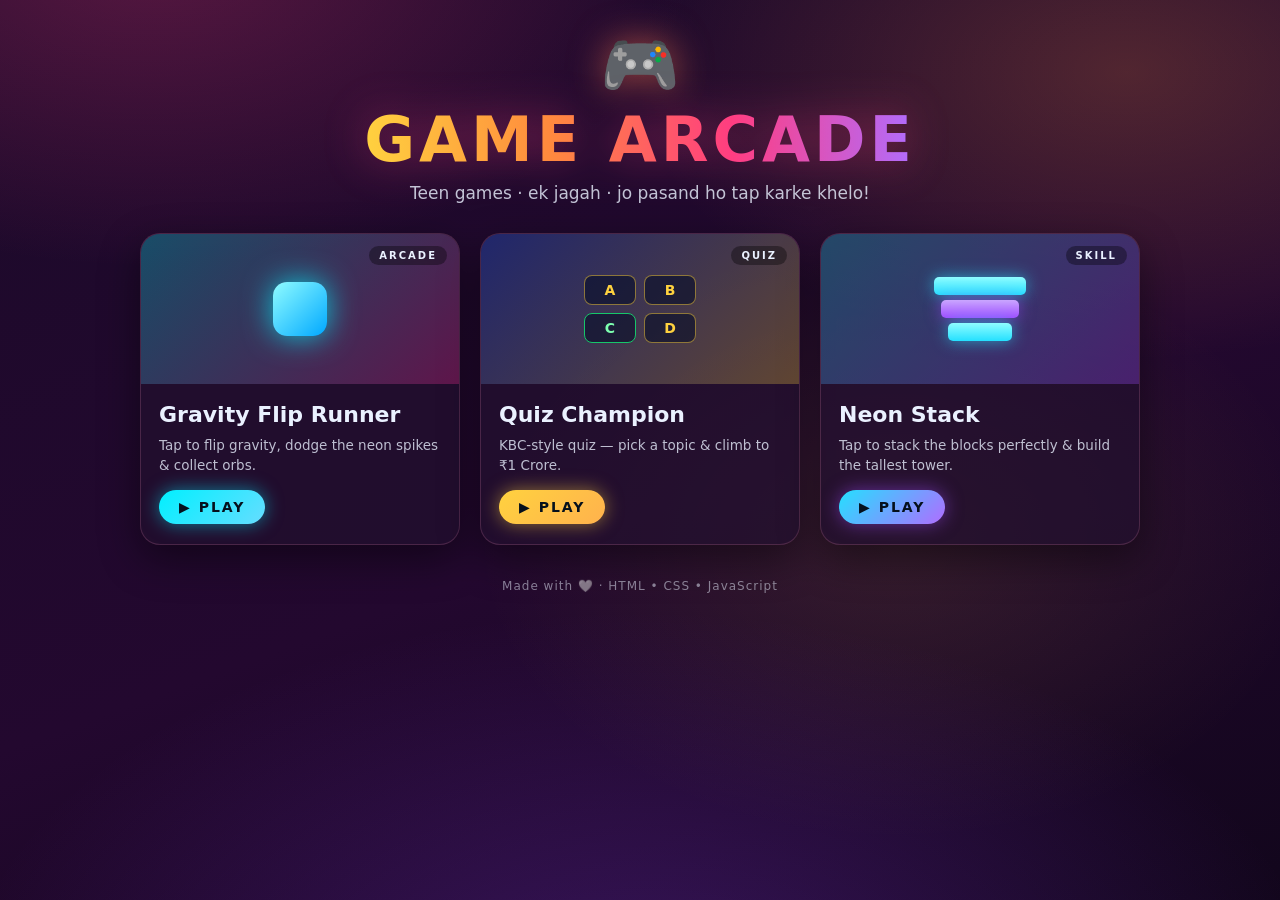
==== index.html @ 06c23125 "Add files via upload" ====
<!DOCTYPE html>
<html lang="en">
<head>
  <meta charset="UTF-8" />
  <meta name="viewport" content="width=device-width, initial-scale=1.0, viewport-fit=cover" />
  <title>Game Arcade — Play My Games</title>
  <meta name="description" content="A mini arcade — three browser games in one place. Tap any game to play instantly." />
  <link rel="stylesheet" href="style.css" />
</head>
<body>
  <div class="bg"></div>

  <header class="hero">
    <div class="logo">🎮</div>
    <h1 class="title">GAME <span>ARCADE</span></h1>
    <p class="subtitle">Teen games · ek jagah · jo pasand ho tap karke khelo!</p>
  </header>

  <main class="grid">

    <!-- Gravity Flip -->
    <a class="card run" href="gravity-flip/index.html">
      <div class="thumb">
        <div class="orb"></div>
        <span class="badge">ARCADE</span>
      </div>
      <div class="body">
        <h2>Gravity Flip Runner</h2>
        <p>Tap to flip gravity, dodge the neon spikes &amp; collect orbs.</p>
        <span class="play">▶ PLAY</span>
      </div>
    </a>

    <!-- Quiz Champion -->
    <a class="card quiz" href="quiz-champion/index.html">
      <div class="thumb">
        <div class="opts"><i>A</i><i>B</i><i>C</i><i>D</i></div>
        <span class="badge">QUIZ</span>
      </div>
      <div class="body">
        <h2>Quiz Champion</h2>
        <p>KBC-style quiz — pick a topic &amp; climb to ₹1 Crore.</p>
        <span class="play">▶ PLAY</span>
      </div>
    </a>

    <!-- Neon Stack -->
    <a class="card stack" href="neon-stack/index.html">
      <div class="thumb">
        <div class="bars"><b></b><b></b><b></b></div>
        <span class="badge">SKILL</span>
      </div>
      <div class="body">
        <h2>Neon Stack</h2>
        <p>Tap to stack the blocks perfectly &amp; build the tallest tower.</p>
        <span class="play">▶ PLAY</span>
      </div>
    </a>

  </main>

  <footer class="foot">Made with 🤍 · HTML • CSS • JavaScript</footer>
</body>
</html>
---- style.css ----
/* ===== Game Arcade — hub page ===== */
:root {
  --text: #eaf1ff;
  --run1: #00f0ff;  --run2: #ff2e97;     /* Gravity Flip */
  --quiz1: #ffd23f; --quiz2: #1e63ff;    /* Quiz Champion */
  --stk1: #24e0ff;  --stk2: #a24bff;     /* Neon Stack */
}
* { margin: 0; padding: 0; box-sizing: border-box; -webkit-tap-highlight-color: transparent; }

html, body { min-height: 100%; }
body {
  font-family: "Segoe UI", "Trebuchet MS", system-ui, sans-serif;
  color: var(--text);
  background: #17091f;
  min-height: 100dvh;
  padding: 28px 18px 40px;
  display: flex;
  flex-direction: column;
  align-items: center;
  overflow-x: hidden;
}

/* animated background — warm "sunset glow" */
.bg {
  position: fixed; inset: 0; z-index: -1;
  background:
    radial-gradient(900px 520px at 12% -5%, rgba(255,61,129,.26), transparent 60%),
    radial-gradient(820px 480px at 88% 8%, rgba(255,140,60,.22), transparent 60%),
    radial-gradient(1100px 640px at 50% 112%, rgba(150,60,255,.26), transparent 62%),
    radial-gradient(700px 500px at 70% 60%, rgba(255,210,63,.10), transparent 60%),
    linear-gradient(160deg, #1c0a2a, #23082f 55%, #12061c);
  animation: drift 16s ease-in-out infinite alternate;
}
@keyframes drift { to { filter: hue-rotate(-22deg) saturate(1.1); } }

/* hero */
.hero { text-align: center; margin-bottom: 30px; }
.logo { font-size: clamp(40px, 11vw, 64px); filter: drop-shadow(0 0 18px rgba(255,120,80,.6)); animation: bob 2.6s ease-in-out infinite; }
@keyframes bob { 50% { transform: translateY(-8px); } }
.title {
  font-size: clamp(34px, 9vw, 62px); font-weight: 900; letter-spacing: 4px; line-height: 1;
  margin-top: 6px;
  background: linear-gradient(90deg, #ffd23f, #ff8a3d, #ff3d81, #b06dff);
  -webkit-background-clip: text; background-clip: text; color: transparent;
  filter: drop-shadow(0 0 22px rgba(255,61,129,.45));
}
.title span { color: transparent; }
.subtitle { margin-top: 12px; font-size: clamp(13px, 3vw, 17px); opacity: .8; }

/* grid */
.grid {
  width: min(1000px, 100%);
  display: grid;
  grid-template-columns: repeat(auto-fit, minmax(260px, 1fr));
  gap: 20px;
}

/* card */
.card {
  display: flex; flex-direction: column;
  border-radius: 20px; overflow: hidden; text-decoration: none; color: var(--text);
  background: rgba(34, 16, 46, 0.72);
  border: 1px solid rgba(255,150,190,.18);
  box-shadow: 0 14px 40px rgba(0,0,0,.45);
  transition: transform .18s ease, box-shadow .18s ease, border-color .18s ease;
}
.card:hover, .card:active {
  transform: translateY(-6px);
  border-color: rgba(255,255,255,.4);
}

/* thumbnail (themed) */
.thumb {
  position: relative; height: 150px;
  display: grid; place-items: center;
  overflow: hidden;
}
.badge {
  position: absolute; top: 12px; right: 12px;
  font-size: 10px; font-weight: 800; letter-spacing: 2px;
  padding: 4px 10px; border-radius: 999px;
  background: rgba(0,0,0,.35); backdrop-filter: blur(4px);
}

/* --- Gravity Flip thumb --- */
.run .thumb { background: linear-gradient(135deg, rgba(0,240,255,.28), rgba(255,46,151,.28)); }
.run:hover { box-shadow: 0 18px 46px rgba(0,0,0,.5), 0 0 30px rgba(0,240,255,.3); }
.orb {
  width: 54px; height: 54px; border-radius: 14px;
  background: linear-gradient(135deg, #8ffcff, #00a8ff);
  box-shadow: 0 0 30px rgba(0,240,255,.8);
  animation: hop 1.4s ease-in-out infinite;
}
@keyframes hop { 0%,100%{ transform: translateY(0);} 50%{ transform: translateY(-22px) rotate(8deg);} }

/* --- Quiz thumb --- */
.quiz .thumb { background: linear-gradient(135deg, rgba(30,99,255,.30), rgba(255,210,63,.28)); }
.quiz:hover { box-shadow: 0 18px 46px rgba(0,0,0,.5), 0 0 30px rgba(255,210,63,.3); }
.opts { display: grid; grid-template-columns: 1fr 1fr; gap: 8px; }
.opts i {
  width: 52px; height: 30px; border-radius: 8px; font-style: normal;
  display: grid; place-items: center; font-weight: 900; font-size: 14px;
  background: rgba(8,14,40,.6); border: 1px solid rgba(255,210,63,.5); color: var(--quiz1);
}
.opts i:nth-child(3) { border-color: #16c76a; color: #7dffb0; }  /* the "correct" one glows green */

/* --- Neon Stack thumb --- */
.stack .thumb { background: linear-gradient(135deg, rgba(36,224,255,.28), rgba(162,75,255,.30)); }
.stack:hover { box-shadow: 0 18px 46px rgba(0,0,0,.5), 0 0 30px rgba(162,75,255,.35); }
.bars { display: flex; flex-direction: column; align-items: center; gap: 5px; }
.bars b {
  height: 18px; border-radius: 5px;
  background: linear-gradient(180deg, #8ffcff, #24e0ff);
  box-shadow: 0 0 16px rgba(36,224,255,.6);
  animation: slide 2s ease-in-out infinite;
}
.bars b:nth-child(1) { width: 92px; }
.bars b:nth-child(2) { width: 78px; background: linear-gradient(180deg,#c9a6ff,#a24bff); box-shadow:0 0 16px rgba(162,75,255,.6); animation-delay:.2s; }
.bars b:nth-child(3) { width: 64px; animation-delay:.4s; }
@keyframes slide { 0%,100%{ transform: translateX(0);} 50%{ transform: translateX(10px);} }

/* card body */
.body { padding: 18px 18px 20px; display: flex; flex-direction: column; gap: 8px; flex: 1; }
.body h2 { font-size: clamp(18px, 4vw, 22px); font-weight: 800; }
.body p { font-size: 13.5px; line-height: 1.5; opacity: .78; flex: 1; }
.play {
  margin-top: 6px; align-self: flex-start;
  font-weight: 800; letter-spacing: 2px; font-size: 14px;
  padding: 9px 20px; border-radius: 999px;
  color: #05101c;
}
.run .play  { background: linear-gradient(135deg, var(--run1), #6df); box-shadow: 0 0 18px rgba(0,240,255,.5); }
.quiz .play { background: linear-gradient(135deg, var(--quiz1), #ffb24d); box-shadow: 0 0 18px rgba(255,210,63,.5); }
.stack .play{ background: linear-gradient(135deg, var(--stk1), #b06dff); box-shadow: 0 0 18px rgba(162,75,255,.5); }
.card:hover .play { filter: brightness(1.1); }

.foot { margin-top: 34px; font-size: 12px; opacity: .5; letter-spacing: 1px; text-align: center; }
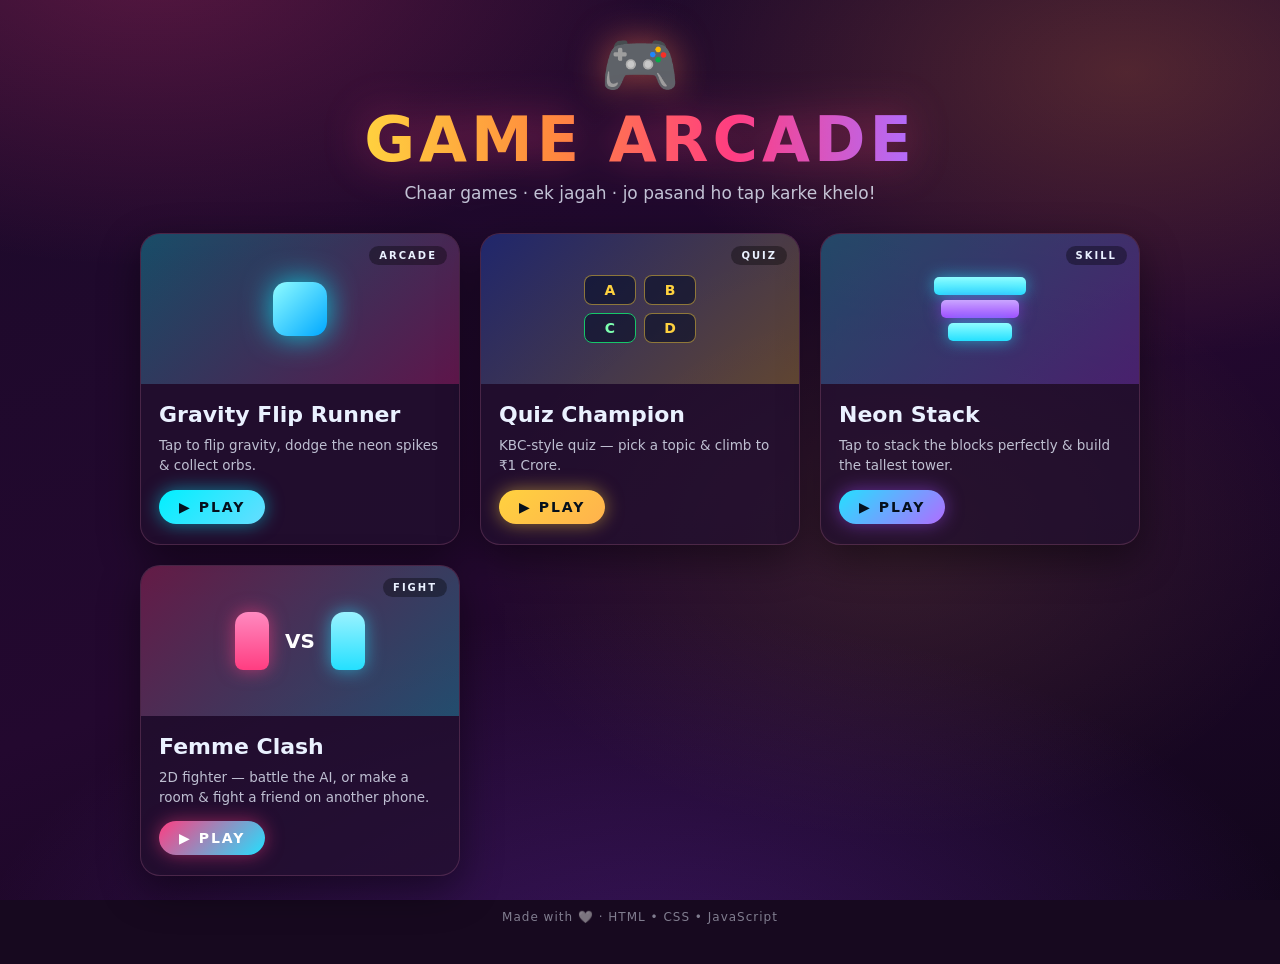
==== commit 0a3d604f: "final" ====
--- a/index.html
+++ b/index.html
@@ -13,7 +13,7 @@
   <header class="hero">
     <div class="logo">🎮</div>
     <h1 class="title">GAME <span>ARCADE</span></h1>
-    <p class="subtitle">Teen games · ek jagah · jo pasand ho tap karke khelo!</p>
+    <p class="subtitle">Chaar games · ek jagah · jo pasand ho tap karke khelo!</p>
   </header>
 
   <main class="grid">
@@ -57,6 +57,19 @@
       </div>
     </a>
 
+    <!-- Femme Clash -->
+    <a class="card fight" href="femme-clash/index.html">
+      <div class="thumb">
+        <div class="duel"><i class="r"></i><b>VS</b><i class="j"></i></div>
+        <span class="badge">FIGHT</span>
+      </div>
+      <div class="body">
+        <h2>Femme Clash</h2>
+        <p>2D fighter — battle the AI, or make a room &amp; fight a friend on another phone.</p>
+        <span class="play">▶ PLAY</span>
+      </div>
+    </a>
+
   </main>
 
   <footer class="foot">Made with 🤍 · HTML • CSS • JavaScript</footer>
--- a/style.css
+++ b/style.css
@@ -119,6 +119,16 @@
 .bars b:nth-child(3) { width: 64px; animation-delay:.4s; }
 @keyframes slide { 0%,100%{ transform: translateX(0);} 50%{ transform: translateX(10px);} }
 
+/* --- Femme Clash thumb --- */
+.fight .thumb { background: linear-gradient(135deg, rgba(255,61,129,.30), rgba(36,224,255,.30)); }
+.fight:hover { box-shadow: 0 18px 46px rgba(0,0,0,.5), 0 0 30px rgba(255,61,129,.32); }
+.duel { display: flex; align-items: center; gap: 16px; }
+.duel i { width: 34px; height: 58px; border-radius: 13px 13px 8px 8px; display: block; }
+.duel i.r { background: linear-gradient(180deg,#ff8ac0,#ff3d81); box-shadow: 0 0 18px rgba(255,61,129,.6); animation: jab 1.4s ease-in-out infinite; }
+.duel i.j { background: linear-gradient(180deg,#9af2ff,#24e0ff); box-shadow: 0 0 18px rgba(36,224,255,.6); animation: jab 1.4s ease-in-out infinite .7s; }
+.duel b { font-size: 20px; font-weight: 900; color: #fff; text-shadow: 0 0 12px var(--gold); }
+@keyframes jab { 50% { transform: translateY(-6px) scale(1.05); } }
+
 /* card body */
 .body { padding: 18px 18px 20px; display: flex; flex-direction: column; gap: 8px; flex: 1; }
 .body h2 { font-size: clamp(18px, 4vw, 22px); font-weight: 800; }
@@ -132,6 +142,7 @@
 .run .play  { background: linear-gradient(135deg, var(--run1), #6df); box-shadow: 0 0 18px rgba(0,240,255,.5); }
 .quiz .play { background: linear-gradient(135deg, var(--quiz1), #ffb24d); box-shadow: 0 0 18px rgba(255,210,63,.5); }
 .stack .play{ background: linear-gradient(135deg, var(--stk1), #b06dff); box-shadow: 0 0 18px rgba(162,75,255,.5); }
+.fight .play{ background: linear-gradient(135deg, #ff3d81, #24e0ff); color: #fff; box-shadow: 0 0 18px rgba(255,61,129,.5); }
 .card:hover .play { filter: brightness(1.1); }
 
 .foot { margin-top: 34px; font-size: 12px; opacity: .5; letter-spacing: 1px; text-align: center; }
